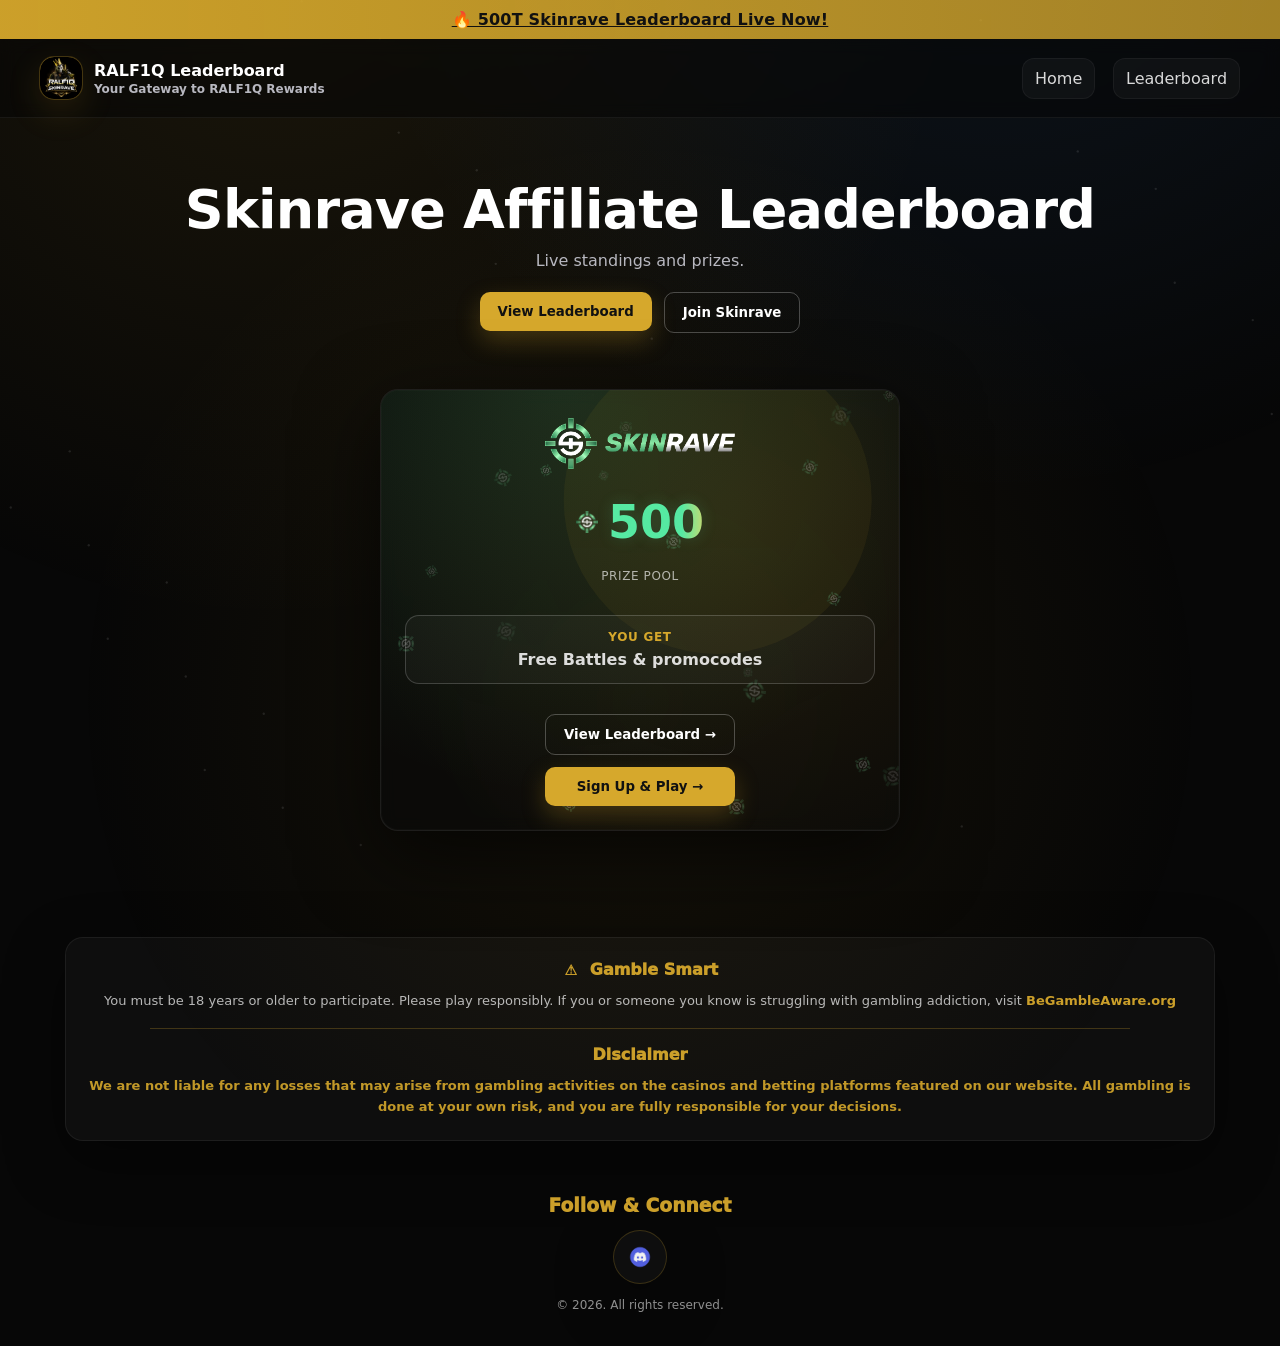
==== index.html @ 6274aab9 "Add files via upload" ====
<!DOCTYPE html>
<html lang="en">
<head>
  <meta charset="utf-8" />
  <meta name="viewport" content="width=device-width,initial-scale=1" />
  <title>Ralf1q</title>

  <link rel="icon" href="/assets/images/logo.png">
  <!-- Use absolute paths (best for Cloudflare + Live Server from project root) -->
  <link rel="stylesheet" href="/assets/css/style.css">
</head>

<body>
  <!-- site status redirect (live / maintenance / launchingsoon) -->
  <script type="module">
    import { enforceSiteStatus } from "/assets/js/siteStatus.js";
    enforceSiteStatus();
  </script>

  <div class="bg-vignette"></div>
  <canvas id="fxCanvas"></canvas>

  <!-- Announcement bar (config-driven, supports link) -->
  <div id="announcement" class="announcement"></div>

  <!-- NAVBAR -->
  <div class="navbar">
    <div class="container navbar-inner">
      <div class="brand">
        <!-- Logo badge -->
        <div class="brand-badge brand-badge--img">
          <img src="/assets/images/logo.png" alt="RALF1Q logo">
        </div>

        <div>
          <div id="siteName">RALF1Q Rewards</div>
          <div class="small">Your Gateway to RALF1Q Rewards</div>
        </div>
      </div>

      <div class="navlinks">
        <a class="nav-pill" href="/">Home</a>
        <a class="nav-pill" href="/leaderboard/">Leaderboard</a>
      </div>
    </div>
  </div>

  <!-- HERO -->
  <div class="container hero">
    <h1>Skinrave Affiliate Leaderboard</h1>
    <p>Live standings and prizes.</p>

    <div class="cta">
      <a href="/leaderboard/"><button>View Leaderboard</button></a>

      <a href="https://skinrave.gg/en?r=ralf1q" target="_blank" rel="noopener">
        <button class="btn-outline">Join Skinrave</button>
      </a>
    </div>

    <!-- Prize Card -->
    <div class="home-grid">
      <div class="prize-card">
        <!-- floating token particles behind the card -->
        <canvas class="token-canvas" id="tokenCanvas"></canvas>

        <div class="prize-card-inner">
          <div class="prize-logo">
            <img src="/assets/images/skinrave.png" alt="Skinrave">
          </div>

          <div class="prize-pool">
            <img src="/assets/images/token.png" alt="token">
            <span class="shimmer">500</span>
          </div>

          <div class="prize-sub">PRIZE POOL</div>

          <div class="you-get">
            <div class="you-get-title">YOU GET</div>
            <div class="you-get-text">Free Battles &amp; promocodes</div>
          </div>

          <div class="prize-actions">
            <a href="/leaderboard/">
              <button class="btn-outline">View Leaderboard →</button>
            </a>

            <a href="https://skinrave.gg/en?r=ralf1q" target="_blank" rel="noopener">
              <button class="btn-gold">Sign Up &amp; Play →</button>
            </a>
          </div>
        </div>
      </div>
    </div>
  </div>

<!-- FOOTER (with disclaimer) -->
<div class="footer-block">
  <div class="footer-title"><span class="warn">⚠️</span> Gamble Smart</div>

  <div class="footer-text">
    You must be 18 years or older to participate. Please play responsibly.
    If you or someone you know is struggling with gambling addiction, visit
    <a href="https://www.gambleaware.org/" target="_blank" rel="noopener">BeGambleAware.org</a>
  </div>

  <div class="footer-divider"></div>

  <div class="footer-title" style="margin-top:2px">Disclaimer</div>
  <div class="footer-text" style="color:rgba(214,168,44,.90);font-weight:800">
    We are not liable for any losses that may arise from gambling activities on the casinos and betting
    platforms featured on our website. All gambling is done at your own risk, and you are fully responsible
    for your decisions.
  </div>
</div>

<div class="follow-connect">
  <h3>Follow &amp; Connect</h3>

  <a class="discord-circle" href="https://discord.gg/QFcvckkK52" target="_blank" rel="noopener">
    <img src="/assets/images/discord.png" alt="discord">
  </a>

  <div class="copy">© 2026. All rights reserved.</div>
</div>

  <!-- Home logic (announcement + seasonal mode) -->
  <script type="module" src="/assets/js/home.js"></script>

  <!-- Token particles behind prize card -->
  <script type="module">
    import { startTokenParticles } from "/assets/js/tokenParticles.js";
    startTokenParticles("tokenCanvas", "/assets/images/token.png");
  </script>
</body>
</html>
---- assets/css/style.css ----
:root{
  --bg:#070707;
  --panel:#0f0f10;
  --panel2:#121214;
  --line:#1f1f23;
  --gold:#d6a82c;
  --text:#ffffff;
  --muted:#b8b8c0;
  --good:#3ddc84;
  --bad:#ff5d5d;
  --shadow: 0 18px 60px rgba(0,0,0,.55);
}

*{margin:0;padding:0;box-sizing:border-box;font-family:Inter,system-ui,Segoe UI,Roboto,Arial,sans-serif;}
body{background:var(--bg);color:var(--text);overflow-x:hidden;min-height:100vh;}
a{color:inherit;text-decoration:none}
button{cursor:pointer;border:none;border-radius:10px;padding:12px 18px;font-weight:700;background:var(--gold);color:#111;box-shadow:0 10px 25px rgba(214,168,44,.25);transition:.25s}
button:hover{transform:translateY(-1px);filter:brightness(1.03)}
.container{max-width:1200px;margin:0 auto;padding:0 24px}

/* Announcement */
.announcement{display:none;background:linear-gradient(90deg, rgba(214,168,44,.95), rgba(214,168,44,.75));color:#111;padding:10px 14px;text-align:center;font-weight:800;letter-spacing:.2px}
.announcement a{color:#111;text-decoration:underline}

/* Navbar */
.navbar{position:sticky;top:0;z-index:50;backdrop-filter: blur(8px);background:rgba(7,7,7,.55);border-bottom:1px solid rgba(255,255,255,.06)}
.navbar-inner{display:flex;align-items:center;justify-content:space-between;padding:18px 0}
.brand{display:flex;align-items:center;gap:12px;font-weight:900}
.brand-badge{width:42px;height:42px;border-radius:12px;background:radial-gradient(circle at 30% 20%, rgba(214,168,44,.9), rgba(214,168,44,.1));box-shadow:0 0 0 1px rgba(214,168,44,.25), 0 12px 35px rgba(214,168,44,.15);display:grid;place-items:center}
.brand-badge span{font-weight:1000;color:#111}
.navlinks{display:flex;align-items:center;gap:18px}
.navlinks a{opacity:.85}
.navlinks a:hover{opacity:1}
.nav-pill{padding:10px 12px;border-radius:12px;background:rgba(255,255,255,.04);border:1px solid rgba(255,255,255,.06)}

/* Background vignette */
.bg-vignette{
  position:fixed;inset:-20vh -20vw;z-index:-3;
  background:
    radial-gradient(circle at 30% 10%, rgba(214,168,44,.10), transparent 40%),
    radial-gradient(circle at 70% 0%, rgba(80,160,255,.10), transparent 38%),
    radial-gradient(circle at 50% 70%, rgba(214,168,44,.08), transparent 45%);
  filter: blur(0px);
}

/* Animated particles canvas layer */
#fxCanvas{position:fixed;inset:0;z-index:-2;pointer-events:none}

/* HERO (Landing) */
.hero{padding:64px 0 28px;display:grid;place-items:center;text-align:center}
.hero h1{font-size:54px;line-height:1.05;letter-spacing:-.8px}
.hero p{margin-top:12px;color:var(--muted);font-size:16px}
.hero .cta{margin-top:22px;display:flex;gap:12px;flex-wrap:wrap;justify-content:center}
.hero-card{
  margin-top:34px;max-width:860px;width:100%;
  background:linear-gradient(180deg, rgba(255,255,255,.06), rgba(255,255,255,.03));
  border:1px solid rgba(255,255,255,.08);
  border-radius:18px;padding:18px 18px 14px;
  box-shadow:var(--shadow);
  overflow:hidden;position:relative;
}
.hero-card::before{
  content:"";position:absolute;inset:-120px -80px;
  background:radial-gradient(circle at 30% 30%, rgba(214,168,44,.20), transparent 50%);
  transform:rotate(8deg);
}
.hero-card-inner{position:relative;display:flex;gap:18px;align-items:center;justify-content:space-between;flex-wrap:wrap}
.mini-stat{display:flex;flex-direction:column;gap:2px;min-width:160px}
.mini-stat b{font-size:20px}
.mini-stat span{font-size:12px;color:var(--muted)}

/* Page title */
.page-title{padding:34px 0 10px;text-align:center}
.page-title h2{font-size:44px}
.page-title .sub{color:var(--muted);margin-top:10px}

/* Countdown */
.countdown{display:flex;justify-content:center;gap:14px;margin:22px 0 6px;flex-wrap:wrap}
.time-box{
  width:92px;padding:14px 12px;border-radius:14px;text-align:center;
  background:rgba(255,255,255,.04);border:1px solid rgba(255,255,255,.07);
  box-shadow:0 10px 30px rgba(0,0,0,.25);
}
.time-box .n{font-size:24px;font-weight:900}
.time-box .l{font-size:12px;color:var(--muted);margin-top:4px}

/* PODIUM */
.podium-wrap{display:grid;place-items:center;margin:30px 0 26px}
.podium{
  display:grid;
  grid-template-columns: 1fr 1fr 1fr;
  gap:18px;
  width:min(980px, 100%);
  align-items:end;
}
.podium-card{
  background:linear-gradient(180deg, rgba(255,255,255,.06), rgba(255,255,255,.02));
  border:1px solid rgba(255,255,255,.08);
  border-radius:18px;
  padding:18px 16px 14px;
  box-shadow:var(--shadow);
  position:relative;
  overflow:hidden;
  transform: translateY(0);
  transition:.25s;
}
.podium-card:hover{transform: translateY(-6px)}
.podium-card .rank-medal{
  position:absolute;top:14px;right:14px;
  width:36px;height:36px;border-radius:12px;
  display:grid;place-items:center;font-weight:1000;color:#111;
}
.medal-1{background:linear-gradient(135deg,#ffd25a,#b8830b);box-shadow:0 0 0 1px rgba(255,210,90,.35), 0 16px 40px rgba(255,210,90,.18)}
.medal-2{background:linear-gradient(135deg,#e8e8ee,#9fa3ad);box-shadow:0 0 0 1px rgba(232,232,238,.25), 0 16px 40px rgba(232,232,238,.10)}
.medal-3{background:linear-gradient(135deg,#f0a06a,#a85b2a);box-shadow:0 0 0 1px rgba(240,160,106,.25), 0 16px 40px rgba(240,160,106,.10)}

.podium-card.first{padding-top:26px}
.podium-card.second{opacity:.98}
.podium-card.third{opacity:.96}

.podium-card.first::before{
  content:"";position:absolute;inset:-120px -80px;
  background:radial-gradient(circle at 30% 30%, rgba(214,168,44,.25), transparent 55%);
  transform: rotate(12deg);
}
.gold-glow{
  position:absolute;inset:-40px -40px;pointer-events:none;
  background:radial-gradient(circle at 50% 30%, rgba(214,168,44,.23), transparent 55%);
  filter: blur(0px);
  animation: glowPulse 2.8s ease-in-out infinite alternate;
}
@keyframes glowPulse{from{opacity:.55}to{opacity:1}}

.avatar{
  width:72px;height:72px;border-radius:18px;
  overflow:hidden;display:inline-grid;place-items:center;
  border:1px solid rgba(255,255,255,.10);
  background:rgba(255,255,255,.03);
  box-shadow:0 18px 55px rgba(0,0,0,.45);
  transition:.25s;
}
.avatar img{width:100%;height:100%;object-fit:cover;display:block;transform:scale(1);transition:.25s}
.podium-card:hover .avatar{transform:translateY(-2px)}
.podium-card:hover .avatar img{transform:scale(1.06)}

.podium-name{margin-top:12px;font-weight:900;font-size:20px}
.podium-metrics{margin-top:10px;display:grid;gap:8px}
.metric{display:flex;justify-content:space-between;color:var(--muted);font-size:13px}
.metric b{color:#fff}
.prize{margin-top:12px;font-weight:1000;color:var(--gold);font-size:18px}

/* TABLE */
.table{
  margin:18px auto 30px;
  width:min(980px, 100%);
  border-radius:18px;
  overflow:hidden;
  border:1px solid rgba(255,255,255,.08);
  background:rgba(255,255,255,.03);
  box-shadow:var(--shadow);
}
.thead,.trow{
  display:grid;
  grid-template-columns: 90px 1.6fr 1fr 1fr 110px;
  align-items:center;
}
.thead{
  padding:14px 16px;
  background:rgba(255,255,255,.04);
  color:var(--muted);
  font-size:12px;
  font-weight:800;
  letter-spacing:.6px;
  text-transform:uppercase;
}
.trow{
  padding:14px 16px;
  border-top:1px solid rgba(255,255,255,.06);
  transition:.15s;
}
.trow:hover{background:rgba(255,255,255,.035)}
.rankbox{display:flex;align-items:center;gap:10px;font-weight:900}
.rankdelta{
  font-size:12px;font-weight:1000;
  display:inline-flex;align-items:center;gap:4px;
  padding:4px 8px;border-radius:999px;
  background:rgba(255,255,255,.05);
  border:1px solid rgba(255,255,255,.06);
}
.rankdelta.up{color:var(--good)}
.rankdelta.down{color:var(--bad)}
.rankdelta.same{color:var(--muted)}
.pfp{width:34px;height:34px;border-radius:12px;overflow:hidden;border:1px solid rgba(255,255,255,.10);background:rgba(255,255,255,.03)}
.pfp img{width:100%;height:100%;object-fit:cover}
.playercell{display:flex;align-items:center;gap:12px}
.playername{font-weight:900}
.small{color:var(--muted);font-size:12px;margin-top:2px}
.num{font-weight:900}
.muted{color:var(--muted)}

/* Discord */
.discord-wrap{display:flex;justify-content:center;margin:34px 0 70px}
.discord{
  width:min(420px, 92vw);
  border-radius:18px;
  overflow:hidden;
  border:1px solid rgba(255,255,255,.08);
  box-shadow:var(--shadow);
}

/* Footer */
.footer{padding:22px 0 40px;text-align:center;color:var(--muted);border-top:1px solid rgba(255,255,255,.06)}

/* 404 / maintenance / launching */
.center-page{min-height:80vh;display:grid;place-items:center;text-align:center;padding:30px}
.big{font-size:92px;letter-spacing:-2px}
.pulse{animation:pulse 1.6s ease-in-out infinite alternate}
@keyframes pulse{from{transform:scale(1);opacity:.75}to{transform:scale(1.03);opacity:1}}

/* responsive */
@media (max-width:900px){
  .podium{grid-template-columns:1fr;gap:12px}
  .thead,.trow{grid-template-columns: 80px 1.7fr 1fr 96px}
  .hide-sm{display:none}
}

.token-num{
  display:inline-flex;
  align-items:center;
  gap:6px;
}

.token-num img{
  width:16px;
  height:16px;
  object-fit:contain;
  opacity:.95;
  transform:translateY(1px);
}

@media (max-width:900px){
  .token-num img{ width:14px; height:14px; }
}

/* ---------- Home Prize Card (Skinrave style) ---------- */

.home-grid{
  display:grid;
  place-items:center;
  margin-top:26px;
}

.prize-card{
  width:min(520px, 92vw);
  background:rgba(10,10,10,.65);
  border:1px solid rgba(255,255,255,.08);
  border-radius:18px;
  box-shadow:0 22px 70px rgba(0,0,0,.55);
  padding:26px 22px 20px;
  position:relative;
  overflow:hidden;
}

.prize-card::before{
  content:"";
  position:absolute;
  inset:-140px -120px;
  background:radial-gradient(circle at 35% 20%, rgba(78,210,140,.15), transparent 55%),
             radial-gradient(circle at 60% 35%, rgba(214,168,44,.10), transparent 60%);
  transform:rotate(10deg);
}

.prize-card-inner{
  position:relative;
  display:flex;
  flex-direction:column;
  align-items:center;
  text-align:center;
  gap:14px;
}

.skinrave-logo{
  display:flex;
  align-items:center;
  gap:12px;
  font-weight:1000;
  letter-spacing:.5px;
}

.skinrave-logo .mark{
  width:42px;height:42px;border-radius:14px;
  background:rgba(62,210,135,.08);
  border:1px solid rgba(62,210,135,.20);
  display:grid;place-items:center;
}

.skinrave-logo .word{
  font-size:28px;
  color:#63f0a9;
  text-shadow:0 0 18px rgba(99,240,169,.18);
}

.pool-row{
  display:flex;
  align-items:center;
  justify-content:center;
  gap:10px;
  margin-top:2px;
}

.pool-row .pool-icon{
  width:22px;height:22px;opacity:.9;
}

.pool-row .pool-number{
  font-size:44px;
  font-weight:1000;
  color:#57eaa3;
  text-shadow:0 0 18px rgba(99,240,169,.18);
}

.pool-sub{
  margin-top:-6px;
  color:rgba(255,255,255,.70);
  font-size:12px;
  letter-spacing:.6px;
  text-transform:uppercase;
}

.you-get{
  width:100%;
  margin-top:8px;
  border:1px solid rgba(255,255,255,.18);
  border-radius:14px;
  padding:14px 14px;
  background:rgba(255,255,255,.03);
}

.you-get .label{
  color:rgba(214,168,44,.95);
  font-weight:900;
  font-size:12px;
  letter-spacing:.8px;
  text-transform:uppercase;
}

.you-get .text{
  margin-top:8px;
  color:rgba(255,255,255,.86);
  font-weight:700;
  font-size:14px;
}

.card-actions{
  width:100%;
  display:grid;
  gap:12px;
  margin-top:10px;
}

.btn-outline{
  width:100%;
  background:transparent;
  color:#fff;
  border:1px solid rgba(255,255,255,.22);
  box-shadow:none;
}

.btn-outline:hover{ background:rgba(255,255,255,.06); }

.btn-gold{
  width:100%;
}

/* ---------- Footer blocks like screenshot ---------- */

.footer-block{
  width:min(1150px, 94vw);
  margin:48px auto 0;
  padding:22px 18px;
  border-radius:18px;
  background:rgba(255,255,255,.03);
  border:1px solid rgba(255,255,255,.06);
  box-shadow:0 20px 60px rgba(0,0,0,.45);
  text-align:center;
}

.footer-title{
  display:flex;
  align-items:center;
  justify-content:center;
  gap:10px;
  font-weight:1000;
  color:rgba(214,168,44,.95);
  margin-bottom:12px;
}

.footer-title .warn{
  font-size:14px;
  display:inline-grid;
  place-items:center;
  width:18px;height:18px;
}

.footer-text{
  color:rgba(255,255,255,.70);
  line-height:1.6;
  font-size:13px;
}

.footer-text a{
  color:rgba(214,168,44,.95);
  text-decoration:none;
  font-weight:900;
}

.footer-divider{
  height:1px;
  background:rgba(214,168,44,.25);
  margin:16px auto;
  width:min(980px, 90%);
}

.follow-connect{
  width:min(1150px, 94vw);
  margin:30px auto 0;
  padding:24px 18px 34px;
  text-align:center;
}

.follow-connect h3{
  color:rgba(214,168,44,.95);
  font-weight:1000;
  margin-bottom:14px;
}

.discord-circle{
  width:54px;height:54px;
  margin:0 auto 14px;
  border-radius:999px;
  border:1px solid rgba(214,168,44,.22);
  background:rgba(255,255,255,.03);
  display:grid;
  place-items:center;
  box-shadow:0 20px 60px rgba(0,0,0,.45);
}

.discord-circle img{
  width:26px;height:26px;opacity:.95;
}

.copy{
  color:rgba(255,255,255,.55);
  font-size:12px;
}

/* Clean Skinrave prize card */

.prize-card{
  width:min(520px,92vw);
  margin:30px auto;
  padding:28px 24px 24px;

  background:rgba(10,10,10,.65);
  border:1px solid rgba(255,255,255,.08);
  border-radius:18px;

  box-shadow:
  0 25px 80px rgba(0,0,0,.65),
  inset 0 0 0 1px rgba(255,255,255,.02);

  backdrop-filter:blur(8px);
}

.prize-logo{
  display:flex;
  justify-content:center;
  margin-bottom:12px;
}

.prize-logo img{
  width:190px;
  height:auto;
}

.prize-pool{
  display:flex;
  align-items:center;
  justify-content:center;
  gap:10px;

  font-size:46px;
  font-weight:900;
  color:#57eaa3;

  text-shadow:0 0 16px rgba(87,234,163,.2);
}

.prize-pool img{
  width:22px;
  height:22px;
  opacity:.9;
}

.prize-sub{
  text-align:center;
  margin-top:6px;

  font-size:12px;
  letter-spacing:.6px;
  color:rgba(255,255,255,.65);
}

.you-get{
  margin-top:18px;
  border:1px solid rgba(255,255,255,.18);
  border-radius:14px;
  padding:14px;
  text-align:center;
}

.you-get-title{
  font-size:12px;
  font-weight:900;
  letter-spacing:.7px;
  color:#d6a82c;
  margin-bottom:6px;
}

.you-get-text{
  font-weight:700;
  color:rgba(255,255,255,.85);
}

.prize-actions{
  display:grid;
  gap:12px;
  margin-top:16px;
}

.prize-actions button{
  width:100%;
}

.btn-outline{
  background:transparent;
  border:1px solid rgba(255,255,255,.25);
}

.btn-outline:hover{
  background:rgba(255,255,255,.06);
}

/* --- Gold shimmer text (applies to the number) --- */
.shimmer{
  position:relative;
  display:inline-block;
  background: linear-gradient(
    90deg,
    #57eaa3 0%,
    #57eaa3 35%,
    #ffd25a 50%,
    #57eaa3 65%,
    #57eaa3 100%
  );
  -webkit-background-clip:text;
  background-clip:text;
  color:transparent;
  background-size: 220% 100%;
  animation: shimmerMove 2.6s linear infinite;
  text-shadow: 0 0 16px rgba(87,234,163,.18);
}

@keyframes shimmerMove{
  0%{ background-position: 0% 0; }
  100%{ background-position: 220% 0; }
}

/* --- Sign Up button hover glow --- */
.btn-gold{
  position:relative;
  overflow:hidden;
}

.btn-gold::before{
  content:"";
  position:absolute;
  inset:-2px;
  background: radial-gradient(circle at 50% 30%, rgba(214,168,44,.55), transparent 60%);
  opacity:0;
  transition:.25s;
  pointer-events:none;
}

.btn-gold:hover{
  transform: translateY(-1px);
  box-shadow: 0 18px 45px rgba(214,168,44,.30);
  filter: brightness(1.03);
}

.btn-gold:hover::before{
  opacity:1;
}

/* extra: subtle animated shine sweep on hover */
.btn-gold::after{
  content:"";
  position:absolute;
  top:-40%;
  left:-60%;
  width:40%;
  height:180%;
  background: linear-gradient(90deg, transparent, rgba(255,255,255,.25), transparent);
  transform: rotate(18deg);
  opacity:0;
  transition:.25s;
  pointer-events:none;
}

.btn-gold:hover::after{
  opacity:1;
  left:120%;
  transition: .65s;
}

/* Token particles canvas inside the prize card (behind content) */
.prize-card{
  position:relative;
  overflow:hidden;
}

.token-canvas{
  position:absolute;
  inset:0;
  width:100%;
  height:100%;
  z-index:0;
  pointer-events:none;
  opacity:.55;
}

.prize-card > *:not(.token-canvas){
  position:relative;
  z-index:1;
}

.logo{
display:flex;
align-items:center;
gap:12px;
}

.logo-img{
width:42px;
height:42px;
border-radius:10px;
object-fit:cover;

background:linear-gradient(135deg,#e6b94a,#a9791a);
padding:3px;

box-shadow:
0 0 12px rgba(230,185,74,.4),
inset 0 0 6px rgba(0,0,0,.6);
}

.logo-title{
font-weight:800;
font-size:16px;
}

.logo-sub{
font-size:12px;
color:rgba(255,255,255,.55);
}

.logo-img:hover{
transform:scale(1.05);
box-shadow:
0 0 18px rgba(230,185,74,.7),
inset 0 0 8px rgba(0,0,0,.7);
transition:.25s;
}

/* --- Brand badge as image (override) --- */
.brand-badge--img{
  display:grid !important;
  place-items:center !important;
  padding:0 !important;
  overflow:hidden !important;
}

.brand-badge--img img{
  width:100% !important;
  height:100% !important;
  object-fit:cover !important;
  border-radius:inherit !important;
  display:block !important;
}

/* Optional: make the badge slightly less "round" if it looks weird */
.brand-badge{
  border-radius:14px; /* was likely 999px */
}

/* =========================
   NAVBAR UPGRADES
   ========================= */

/* Logo glow animation */
.brand-badge--img img{
  filter: drop-shadow(0 0 10px rgba(214,168,44,.35));
  animation: logoGlow 2.8s ease-in-out infinite;
}

@keyframes logoGlow{
  0%,100%{
    filter: drop-shadow(0 0 10px rgba(214,168,44,.30));
    transform: translateZ(0);
  }
  50%{
    filter: drop-shadow(0 0 18px rgba(214,168,44,.55));
  }
}

/* Live pulse dot (next to Connecting / Updated / etc) */
.status-live{
  display:inline-flex;
  align-items:center;
  gap:8px;
}

.status-live::before{
  content:"";
  width:8px;
  height:8px;
  border-radius:999px;
  background:#2dff86;
  box-shadow: 0 0 10px rgba(45,255,134,.55);
  animation: livePulse 1.2s ease-in-out infinite;
}

@keyframes livePulse{
  0%{ transform:scale(1); opacity:.9; }
  50%{ transform:scale(1.6); opacity:.35; }
  100%{ transform:scale(1); opacity:.9; }
}

/* Hover glow on navbar links */
.nav-pill{
  position:relative;
  transition: transform .18s ease, box-shadow .18s ease, background .18s ease, border-color .18s ease;
  will-change: transform;
}

.nav-pill:hover{
  transform: translateY(-1px);
  border-color: rgba(214,168,44,.35);
  background: rgba(214,168,44,.08);
  box-shadow: 0 12px 30px rgba(214,168,44,.12);
}

/* optional: subtle underline sweep */
.nav-pill::after{
  content:"";
  position:absolute;
  left:12px;
  right:12px;
  bottom:6px;
  height:2px;
  border-radius:999px;
  background: linear-gradient(90deg, transparent, rgba(214,168,44,.75), transparent);
  opacity:0;
  transform: translateY(3px);
  transition: .22s ease;
}

.nav-pill:hover::after{
  opacity:.9;
  transform: translateY(0);
}
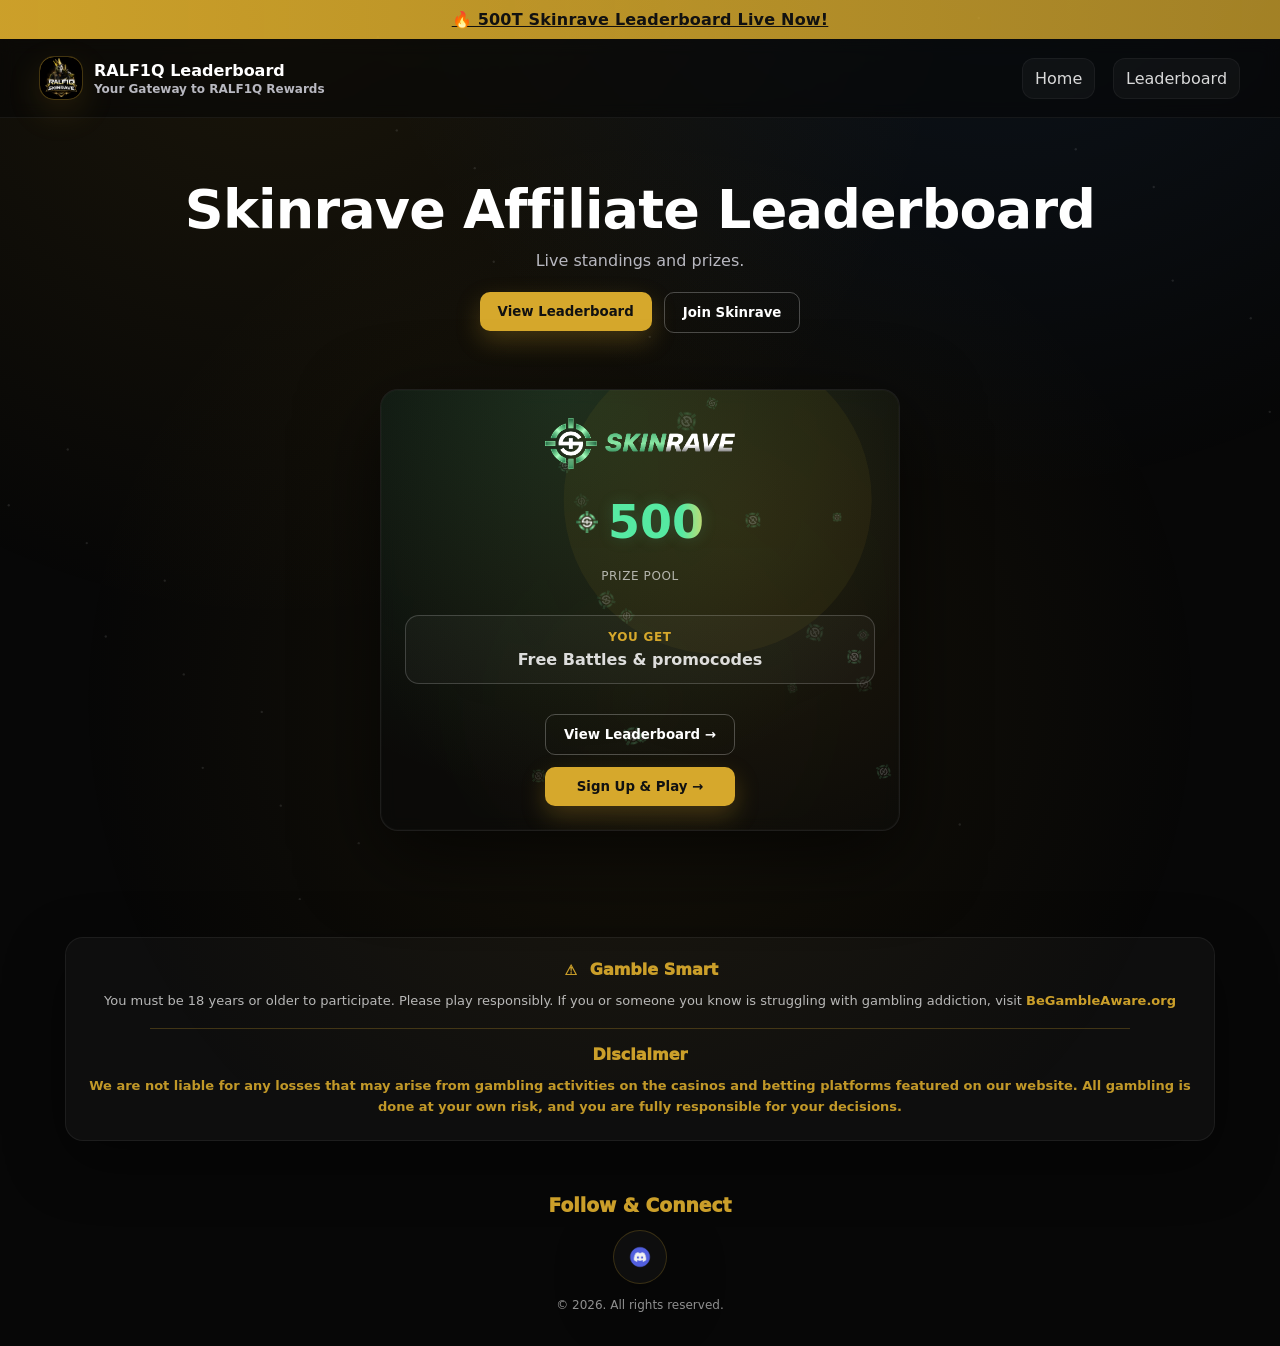
==== commit 56c2b7a5: "Update index.html" ====
--- a/index.html
+++ b/index.html
@@ -134,4 +134,6 @@
     startTokenParticles("tokenCanvas", "/assets/images/token.png");
   </script>
 </body>
-</html>+
+</html>
+
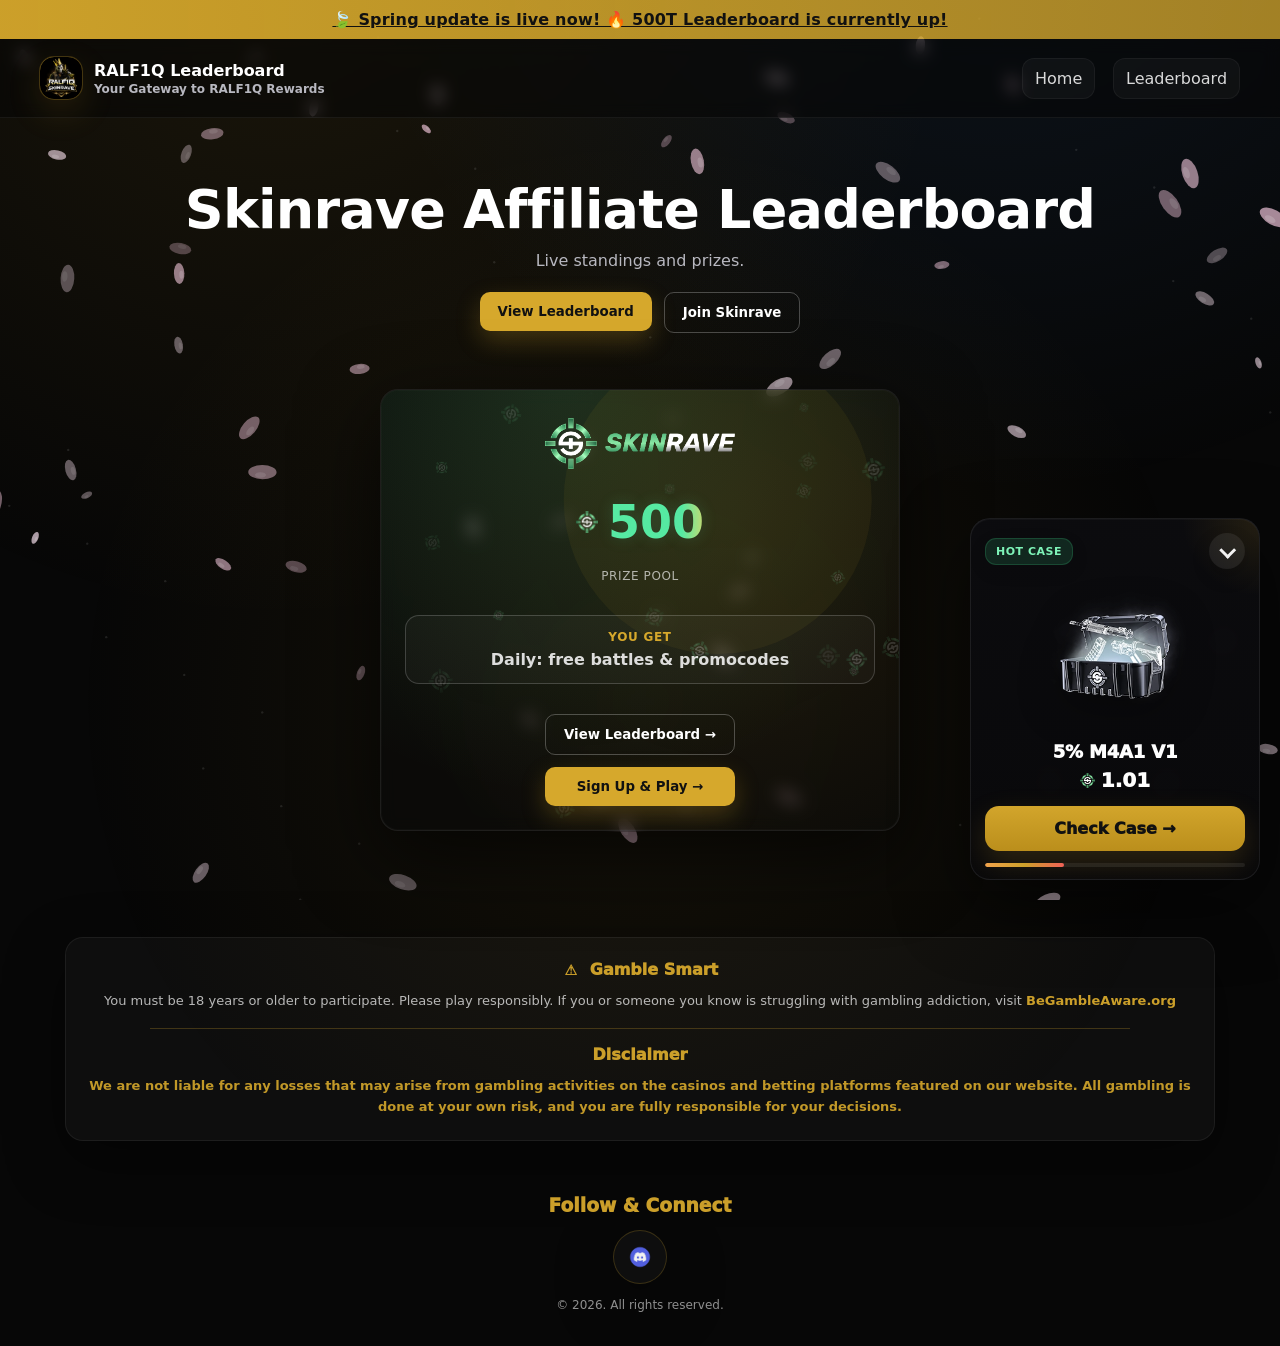
==== commit 693c0523: "Update index.html" ====
--- a/index.html
+++ b/index.html
@@ -4,14 +4,11 @@
   <meta charset="utf-8" />
   <meta name="viewport" content="width=device-width,initial-scale=1" />
   <title>Ralf1q</title>
-
+  <link rel="stylesheet" href="/assets/css/style.css">
   <link rel="icon" href="/assets/images/logo.png">
-  <!-- Use absolute paths (best for Cloudflare + Live Server from project root) -->
-  <link rel="stylesheet" href="/assets/css/style.css">
 </head>
 
 <body>
-  <!-- site status redirect (live / maintenance / launchingsoon) -->
   <script type="module">
     import { enforceSiteStatus } from "/assets/js/siteStatus.js";
     enforceSiteStatus();
@@ -20,14 +17,11 @@
   <div class="bg-vignette"></div>
   <canvas id="fxCanvas"></canvas>
 
-  <!-- Announcement bar (config-driven, supports link) -->
   <div id="announcement" class="announcement"></div>
 
-  <!-- NAVBAR -->
   <div class="navbar">
     <div class="container navbar-inner">
       <div class="brand">
-        <!-- Logo badge -->
         <div class="brand-badge brand-badge--img">
           <img src="/assets/images/logo.png" alt="RALF1Q logo">
         </div>
@@ -45,7 +39,6 @@
     </div>
   </div>
 
-  <!-- HERO -->
   <div class="container hero">
     <h1>Skinrave Affiliate Leaderboard</h1>
     <p>Live standings and prizes.</p>
@@ -58,10 +51,8 @@
       </a>
     </div>
 
-    <!-- Prize Card -->
     <div class="home-grid">
       <div class="prize-card">
-        <!-- floating token particles behind the card -->
         <canvas class="token-canvas" id="tokenCanvas"></canvas>
 
         <div class="prize-card-inner">
@@ -78,7 +69,7 @@
 
           <div class="you-get">
             <div class="you-get-title">YOU GET</div>
-            <div class="you-get-text">Free Battles &amp; promocodes</div>
+            <div class="you-get-text">Daily: free battles &amp; promocodes</div>
           </div>
 
           <div class="prize-actions">
@@ -95,45 +86,67 @@
     </div>
   </div>
 
-<!-- FOOTER (with disclaimer) -->
-<div class="footer-block">
-  <div class="footer-title"><span class="warn">⚠️</span> Gamble Smart</div>
+  <div class="footer-block">
+    <div class="footer-title"><span class="warn">⚠️</span> Gamble Smart</div>
 
-  <div class="footer-text">
-    You must be 18 years or older to participate. Please play responsibly.
-    If you or someone you know is struggling with gambling addiction, visit
-    <a href="https://www.gambleaware.org/" target="_blank" rel="noopener">BeGambleAware.org</a>
+    <div class="footer-text">
+      You must be 18 years or older to participate. Please play responsibly.
+      If you or someone you know is struggling with gambling addiction, visit
+      <a href="https://www.gambleaware.org/" target="_blank" rel="noopener">BeGambleAware.org</a>
+    </div>
+
+    <div class="footer-divider"></div>
+
+    <div class="footer-title" style="margin-top:2px">Disclaimer</div>
+    <div class="footer-text" style="color:rgba(214,168,44,.90);font-weight:800">
+      We are not liable for any losses that may arise from gambling activities on the casinos and betting
+      platforms featured on our website. All gambling is done at your own risk, and you are fully responsible
+      for your decisions.
+    </div>
   </div>
 
-  <div class="footer-divider"></div>
+  <div class="follow-connect">
+    <h3>Follow &amp; Connect</h3>
 
-  <div class="footer-title" style="margin-top:2px">Disclaimer</div>
-  <div class="footer-text" style="color:rgba(214,168,44,.90);font-weight:800">
-    We are not liable for any losses that may arise from gambling activities on the casinos and betting
-    platforms featured on our website. All gambling is done at your own risk, and you are fully responsible
-    for your decisions.
+    <a class="discord-circle" href="https://discord.com/invite/QFcvckkK52" target="_blank" rel="noopener">
+      <img src="/assets/images/discord.png" alt="discord">
+    </a>
+
+    <div class="copy">© 2026. All rights reserved.</div>
   </div>
-</div>
 
-<div class="follow-connect">
-  <h3>Follow &amp; Connect</h3>
-
-  <a class="discord-circle" href="https://discord.gg/QFcvckkK52" target="_blank" rel="noopener">
-    <img src="/assets/images/discord.png" alt="discord">
-  </a>
-
-  <div class="copy">© 2026. All rights reserved.</div>
-</div>
-
-  <!-- Home logic (announcement + seasonal mode) -->
   <script type="module" src="/assets/js/home.js"></script>
 
-  <!-- Token particles behind prize card -->
   <script type="module">
     import { startTokenParticles } from "/assets/js/tokenParticles.js";
     startTokenParticles("tokenCanvas", "/assets/images/token.png");
   </script>
+
+  <script type="module">
+    import { initCaseWidget } from "/assets/js/caseWidget.js";
+    import { loadConfig } from "/assets/js/config.js";
+
+    loadConfig().then(cfg => {
+      if (!cfg.caseWidget || cfg.caseWidget.enabled !== false) {
+        initCaseWidget({
+          rotateMs: cfg.caseWidget?.rotateMs || 4000,
+          cases: cfg.caseWidget?.cases || [
+            {
+              title: "5% M4A1 V1",
+              price: "1.01",
+              image: "/assets/images/case-5m4a1v1.png",
+              url: "https://skinrave.gg/en/cs2/case-opening/5-m4a1-v1"
+            },
+            {
+              title: "XCB",
+              price: "12.28",
+              image: "/assets/images/case-xcb.png",
+              url: "https://skinrave.gg/en/cs2/case-opening/xcb"
+            }
+          ]
+        });
+      }
+    });
+  </script>
 </body>
-
 </html>
-
--- a/assets/css/style.css
+++ b/assets/css/style.css
@@ -778,4 +778,337 @@
 .nav-pill:hover::after{
   opacity:.9;
   transform: translateY(0);
-}+}
+
+/* =========================
+   CASE POPUP WIDGET
+   ========================= */
+
+.case-widget{
+  position:fixed;
+  right:20px;
+  bottom:20px;
+  width:290px;
+  z-index:120;
+  border-radius:20px;
+  overflow:hidden;
+  background:linear-gradient(180deg, rgba(12,12,15,.94), rgba(9,9,11,.96));
+  border:1px solid rgba(255,255,255,.08);
+  box-shadow:
+    0 24px 70px rgba(0,0,0,.50),
+    inset 0 1px 0 rgba(255,255,255,.03);
+  backdrop-filter:blur(12px);
+  transform:translateY(20px) scale(.98);
+  opacity:0;
+  pointer-events:none;
+  transition:
+    opacity .35s ease,
+    transform .35s ease,
+    width .28s ease,
+    border-radius .28s ease;
+}
+
+.case-widget.show{
+  opacity:1;
+  transform:translateY(0) scale(1);
+  pointer-events:auto;
+}
+
+.case-widget.collapsed{
+  width:200px;
+  border-radius:16px;
+}
+
+.case-widget::before{
+  content:"";
+  position:absolute;
+  inset:-80px -80px auto auto;
+  width:160px;
+  height:160px;
+  background:radial-gradient(circle, rgba(214,168,44,.12), transparent 68%);
+  pointer-events:none;
+}
+
+.case-widget-inner{
+  position:relative;
+  padding:14px 14px 12px;
+}
+
+.case-widget-header{
+  display:flex;
+  align-items:center;
+  justify-content:space-between;
+  gap:10px;
+  min-height:34px;
+}
+
+.case-widget-body{
+  transition:opacity .22s ease, transform .22s ease;
+}
+
+.case-widget.fade-out .case-widget-body{
+  opacity:0;
+  transform:translateY(6px);
+}
+
+/* badge */
+.case-widget-badge,
+.case-widget-mini-badge{
+  font-size:11px;
+  font-weight:900;
+  letter-spacing:.5px;
+  padding:7px 10px;
+  border-radius:11px;
+  border:1px solid var(--case-badge-border, rgba(62,210,135,.20));
+  background:var(--case-badge-bg, rgba(62,210,135,.14));
+  color:var(--case-badge-color, #7ef3b8);
+  box-shadow:0 6px 18px rgba(0,0,0,.10);
+  line-height:1;
+  white-space:nowrap;
+}
+
+.case-widget-mini-badge{
+  padding:6px 8px;
+  font-size:10px;
+  width:max-content;
+}
+
+/* arrow toggle */
+.case-widget-toggle{
+  width:36px;
+  height:36px;
+  min-width:36px;
+  min-height:36px;
+  padding:0;
+  border:none;
+  border-radius:999px;
+  background:rgba(255,255,255,.07);
+  display:flex;
+  align-items:center;
+  justify-content:center;
+  cursor:pointer;
+  transition:transform .18s ease, background .18s ease, box-shadow .18s ease;
+  box-shadow:0 8px 18px rgba(0,0,0,.18);
+}
+
+.case-widget-toggle:hover{
+  background:rgba(255,255,255,.13);
+  box-shadow:0 10px 22px rgba(0,0,0,.24);
+  transform:translateY(-1px);
+}
+
+.case-widget-toggle-icon{
+  width:12px;
+  height:12px;
+  display:block;
+  border-right:3px solid #fff;
+  border-bottom:3px solid #fff;
+  transition:transform .22s ease;
+  opacity:.95;
+}
+
+.case-widget:not(.collapsed) .case-widget-toggle-icon{
+  transform:rotate(45deg) translateY(-1px);
+}
+
+.case-widget.collapsed .case-widget-toggle-icon{
+  transform:rotate(-45deg);
+}
+
+/* body */
+.case-widget-media{
+  display:flex;
+  justify-content:center;
+  align-items:center;
+  min-height:158px;
+  margin-top:8px;
+}
+
+.case-widget-media img{
+  width:158px;
+  max-width:100%;
+  height:auto;
+  display:block;
+  filter:drop-shadow(0 10px 22px rgba(0,0,0,.35));
+  transition:transform .28s ease, opacity .28s ease;
+}
+
+.case-widget:hover .case-widget-media img{
+  transform:translateY(-2px) scale(1.015);
+}
+
+.case-widget-title{
+  margin-top:6px;
+  text-align:center;
+  font-size:18px;
+  font-weight:1000;
+  color:#fff;
+  letter-spacing:-.2px;
+}
+
+.case-widget-price{
+  margin-top:6px;
+  display:flex;
+  align-items:center;
+  justify-content:center;
+  gap:6px;
+  color:#fff;
+  font-weight:1000;
+  font-size:20px;
+}
+
+.case-widget-price img{
+  width:15px;
+  height:15px;
+  object-fit:contain;
+}
+
+.case-widget-actions{
+  margin-top:14px;
+  display:grid;
+  gap:10px;
+}
+
+.case-widget-btn{
+  width:100%;
+  display:inline-flex;
+  align-items:center;
+  justify-content:center;
+  gap:8px;
+  text-decoration:none;
+  border-radius:14px;
+  padding:13px 14px;
+  font-weight:1000;
+  transition:.2s ease;
+}
+
+.case-widget-btn.primary{
+  background:linear-gradient(180deg, rgba(214,168,44,.98), rgba(190,145,28,.98));
+  color:#111;
+  box-shadow:0 12px 30px rgba(214,168,44,.18);
+}
+
+.case-widget-btn.primary:hover{
+  transform:translateY(-1px);
+  box-shadow:0 16px 38px rgba(214,168,44,.26);
+}
+
+.case-widget-progress{
+  margin-top:12px;
+  height:4px;
+  border-radius:999px;
+  background:rgba(255,255,255,.08);
+  overflow:hidden;
+}
+
+.case-widget-progress-bar{
+  width:0%;
+  height:100%;
+  background:linear-gradient(90deg, rgba(255,170,80,.95), rgba(214,168,44,.95), rgba(255,95,95,.95));
+  border-radius:999px;
+}
+
+/* collapsed layout */
+.case-widget-collapsed-label{
+  display:none;
+  align-items:center;
+  justify-content:space-between;
+  gap:10px;
+  min-width:0;
+  flex:1;
+}
+
+.case-widget.collapsed .case-widget-inner{
+  padding:12px 14px;
+}
+
+.case-widget.collapsed .case-widget-body{
+  display:none;
+}
+
+.case-widget.collapsed .case-widget-header{
+  min-height:auto;
+  align-items:center;
+  gap:10px;
+}
+
+.case-widget.collapsed .case-widget-badge{
+  display:none;
+}
+
+.case-widget.collapsed .case-widget-collapsed-label{
+  display:flex;
+}
+
+.case-widget-mini-left{
+  display:flex;
+  align-items:center;
+  gap:10px;
+  min-width:0;
+  flex:1;
+}
+
+.case-widget-mini-title{
+  display:flex;
+  align-items:flex-start;
+  gap:8px;
+  min-width:0;
+}
+
+.case-widget-mini-title img{
+  width:20px;
+  height:20px;
+  min-width:20px;
+  object-fit:contain;
+  border-radius:6px;
+  margin-top:1px;
+}
+
+.case-widget-mini-text{
+  display:flex;
+  flex-direction:column;
+  gap:6px;
+  min-width:0;
+}
+
+.case-widget-mini-text span{
+  display:block;
+  line-height:1.1;
+  word-break:break-word;
+  color:#fff;
+  font-weight:900;
+  font-size:14px;
+}
+
+.case-widget.collapsed .case-widget-toggle{
+  margin-left:auto;
+}
+
+/* mobile */
+@media (max-width:700px){
+  .case-widget{
+    width:248px;
+    right:14px;
+    bottom:14px;
+  }
+
+  .case-widget.collapsed{
+    width:185px;
+  }
+
+  .case-widget-media{
+    min-height:132px;
+  }
+
+  .case-widget-media img{
+    width:132px;
+  }
+
+  .case-widget-title{
+    font-size:17px;
+  }
+
+  .case-widget-price{
+    font-size:18px;
+  }
+}
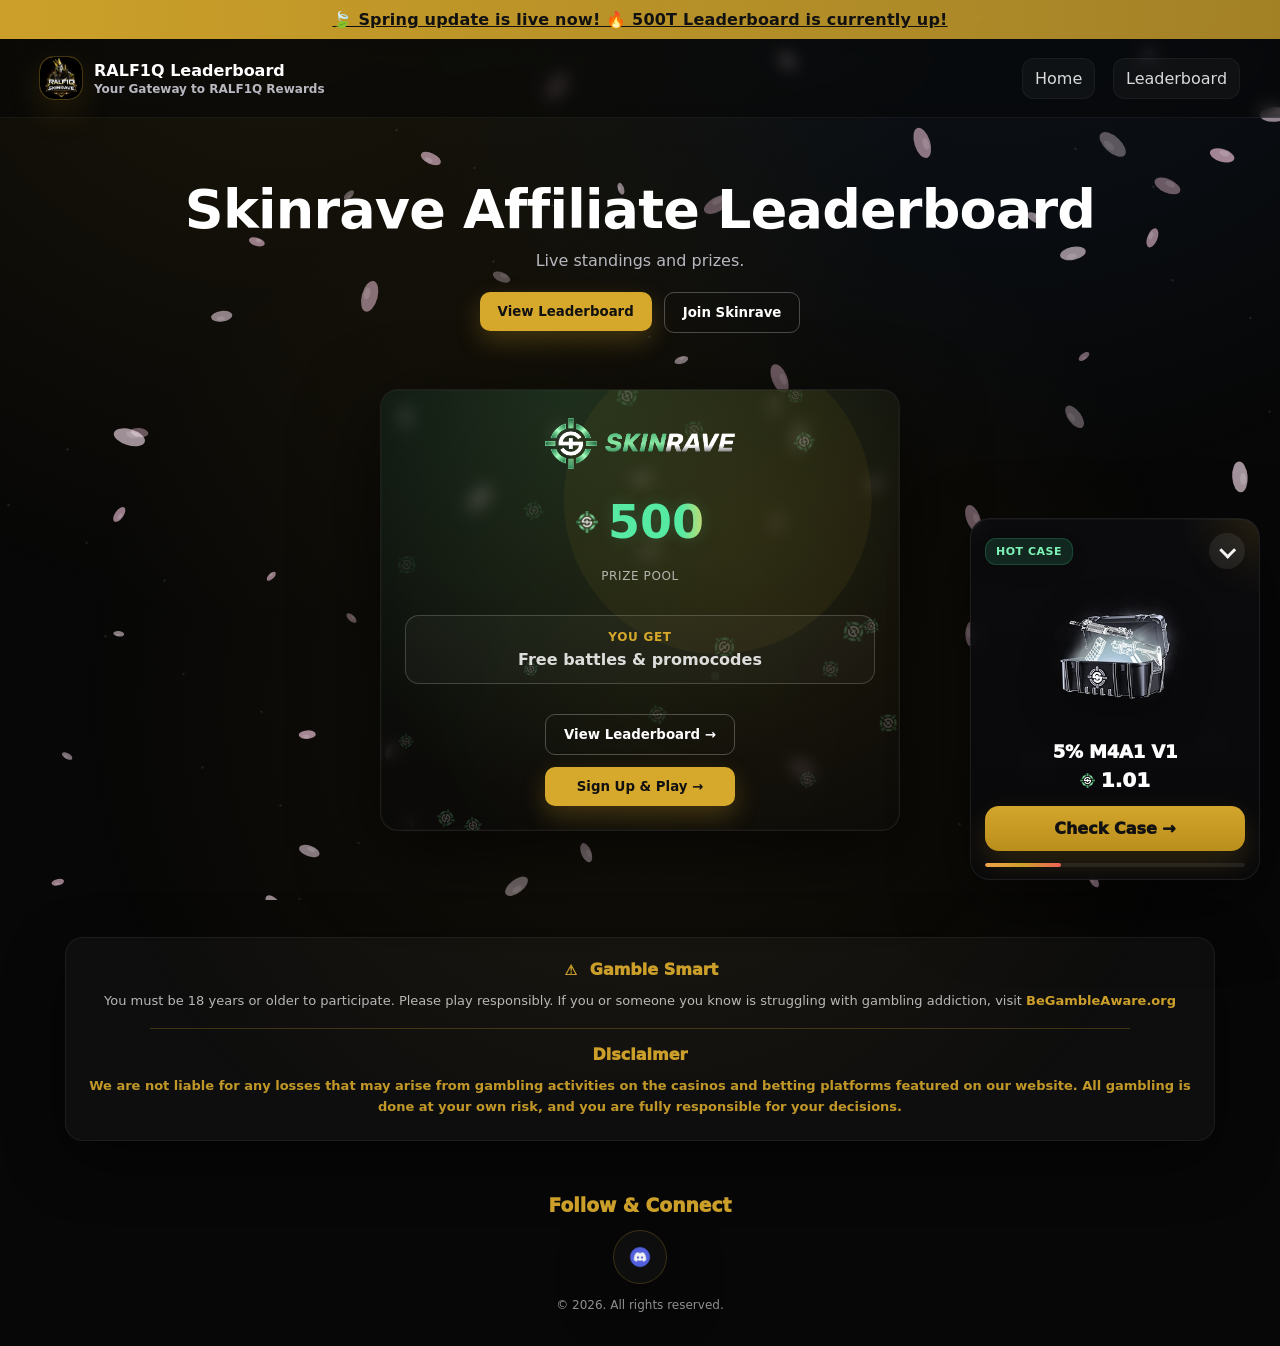
==== commit e299cc00: "Update index.html" ====
--- a/index.html
+++ b/index.html
@@ -69,7 +69,7 @@
 
           <div class="you-get">
             <div class="you-get-title">YOU GET</div>
-            <div class="you-get-text">Daily: free battles &amp; promocodes</div>
+            <div class="you-get-text">Free battles &amp; promocodes</div>
           </div>
 
           <div class="prize-actions">
@@ -150,3 +150,4 @@
   </script>
 </body>
 </html>
+
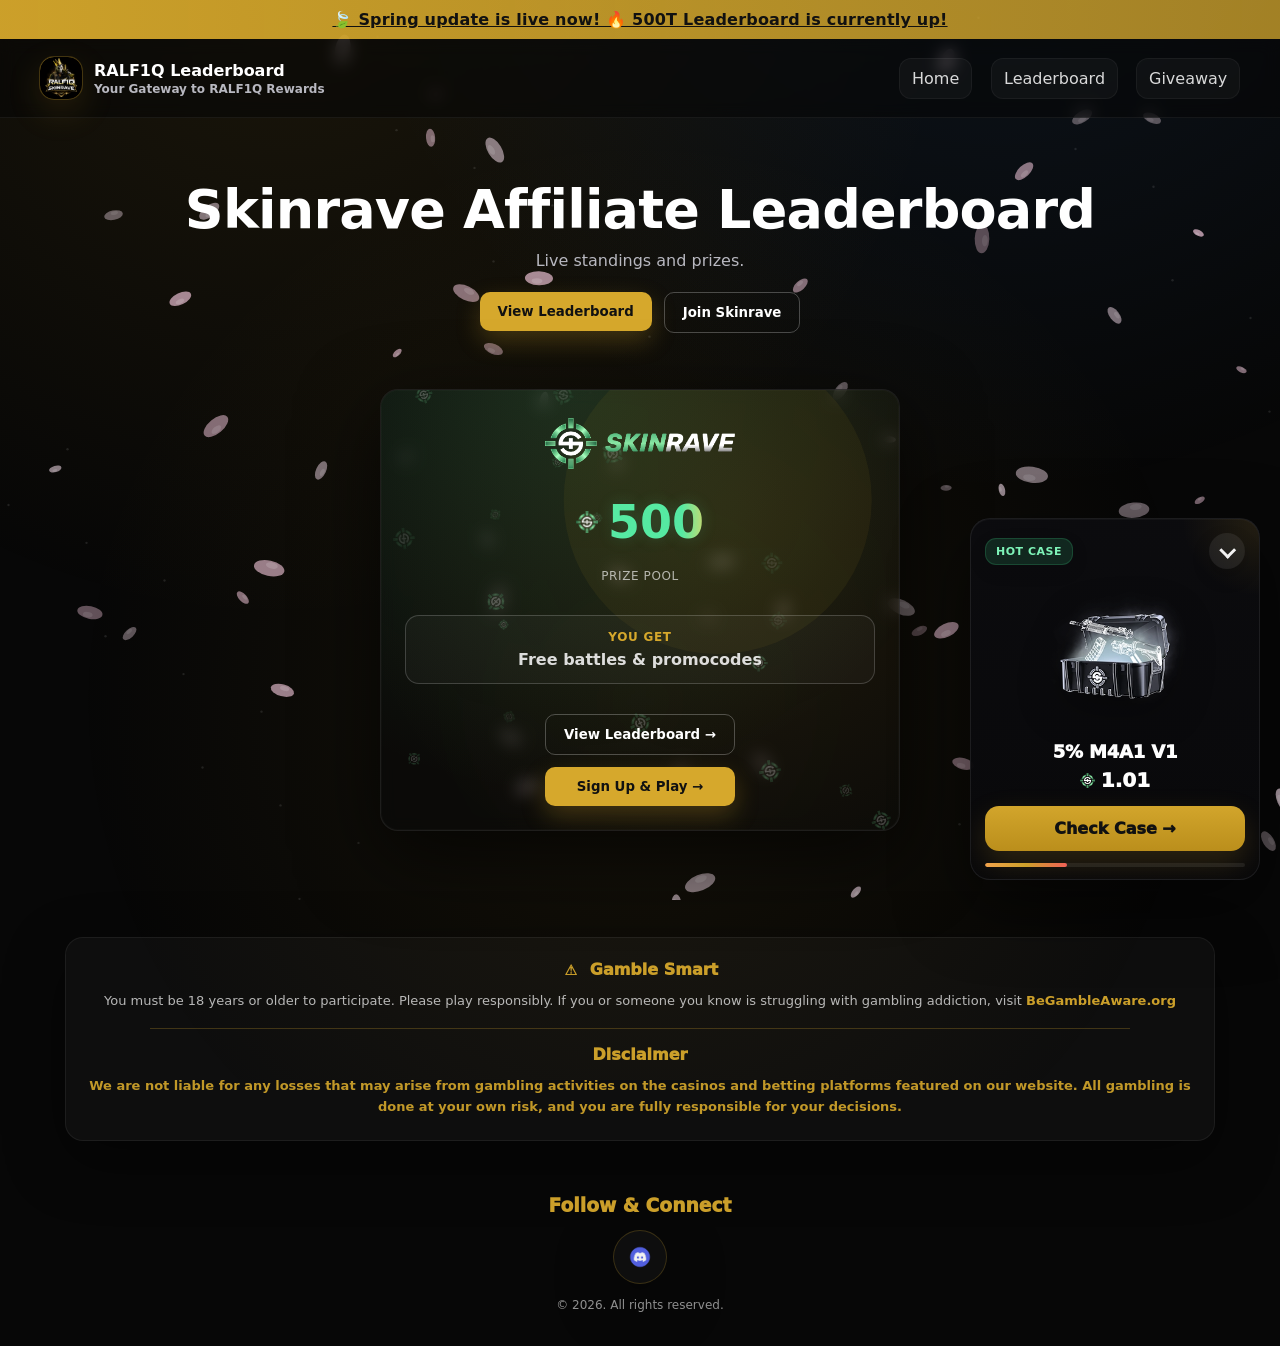
==== commit 11e88274: "Update index.html" ====
--- a/index.html
+++ b/index.html
@@ -35,6 +35,7 @@
       <div class="navlinks">
         <a class="nav-pill" href="/">Home</a>
         <a class="nav-pill" href="/leaderboard/">Leaderboard</a>
+        <a class="nav-pill" href="/giveaway/">Giveaway</a>
       </div>
     </div>
   </div>
@@ -151,3 +152,4 @@
 </body>
 </html>
 
+
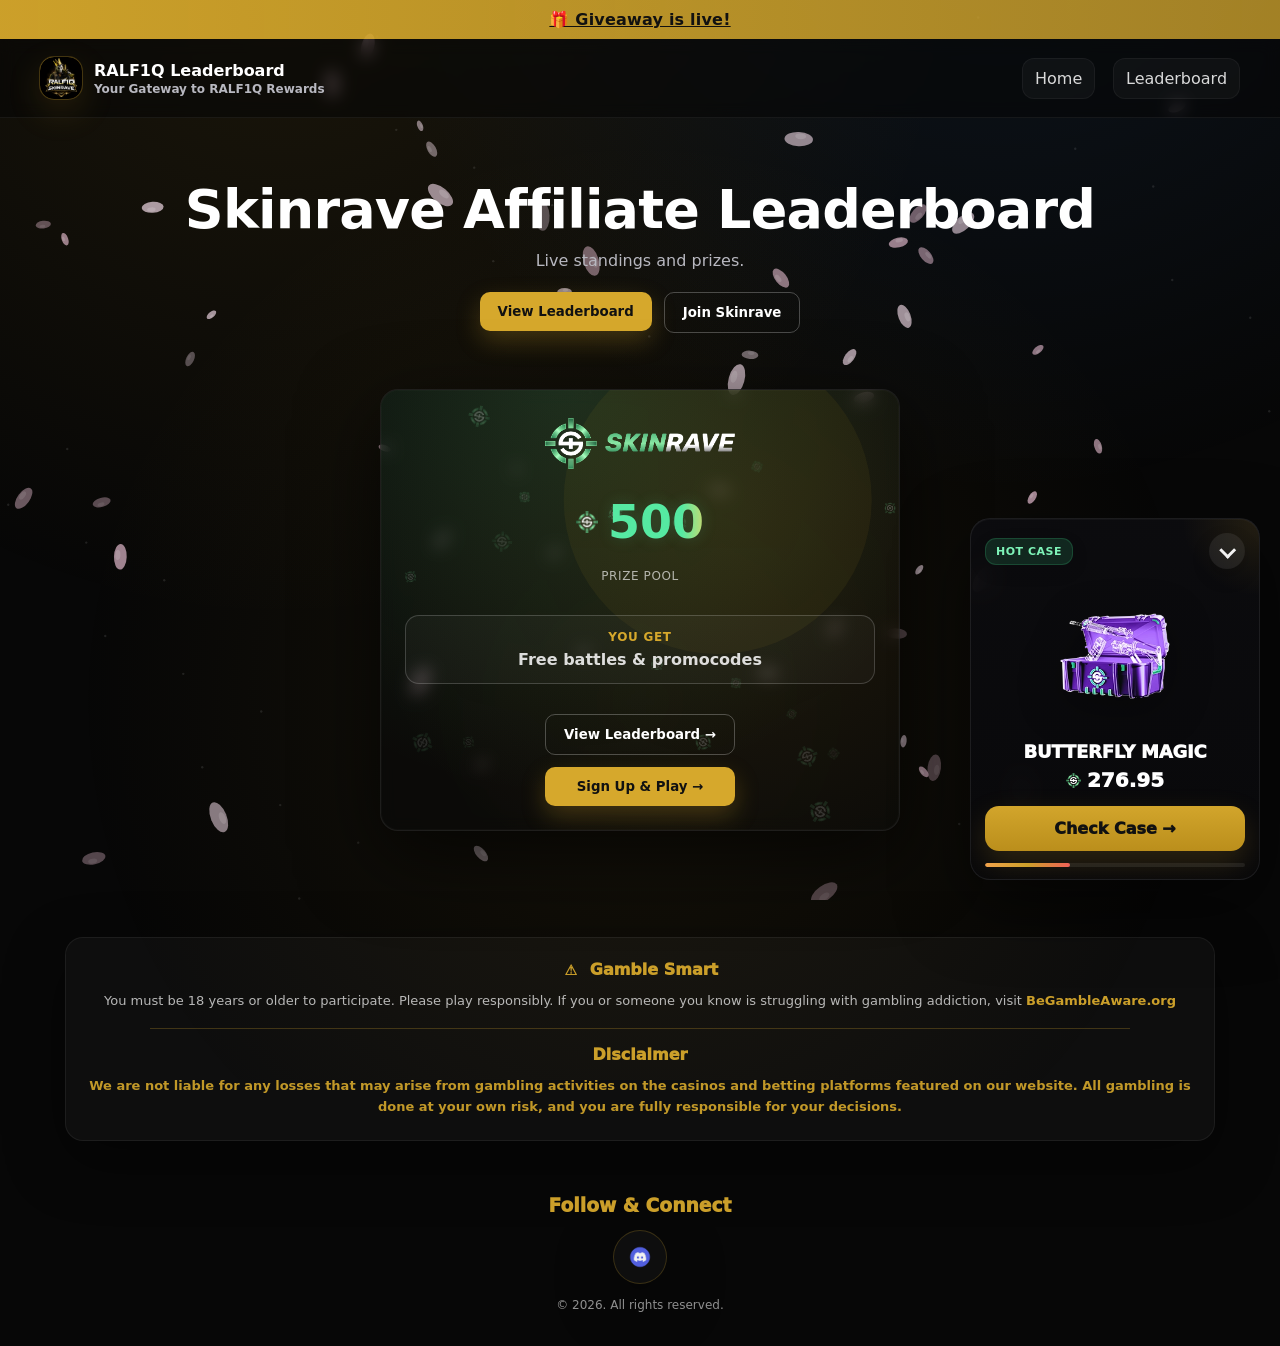
==== commit 45232d0e: "Update index.html" ====
--- a/index.html
+++ b/index.html
@@ -35,7 +35,6 @@
       <div class="navlinks">
         <a class="nav-pill" href="/">Home</a>
         <a class="nav-pill" href="/leaderboard/">Leaderboard</a>
-        <a class="nav-pill" href="/giveaway/">Giveaway</a>
       </div>
     </div>
   </div>
@@ -153,3 +152,4 @@
 </html>
 
 
+
--- a/assets/css/style.css
+++ b/assets/css/style.css
@@ -1112,3 +1112,882 @@
     font-size:18px;
   }
 }
+
+/* =========================
+   PROFILE PAGE
+   ========================= */
+
+.profile-page-wrap{
+  padding-top:34px;
+  padding-bottom:40px;
+}
+
+/* CARD */
+
+.profile-skinrave-card{
+  width:100%;
+  min-height:210px;
+  border-radius:20px;
+
+  background:
+    radial-gradient(circle at 10% 0%, rgba(113,172,255,.16), transparent 22%),
+    radial-gradient(circle at 72% 10%, rgba(137,79,255,.08), transparent 18%),
+    radial-gradient(circle at 86% 30%, rgba(62,210,135,.08), transparent 18%),
+    linear-gradient(135deg, rgba(24,30,52,.96), rgba(20,18,34,.96));
+
+  border:1px solid rgba(255,255,255,.06);
+  box-shadow:0 22px 70px rgba(0,0,0,.42);
+
+  display:grid;
+  grid-template-columns:380px 1fr;
+
+  gap:20px;
+  padding:22px;
+
+  overflow:hidden;
+  position:relative;
+}
+
+/* subtle particle dots */
+
+.profile-skinrave-card::after{
+  content:"";
+  position:absolute;
+  inset:0;
+
+  background-image:
+    radial-gradient(circle, rgba(95,165,255,.75) 0 1.6px, transparent 1.7px),
+    radial-gradient(circle, rgba(162,107,255,.65) 0 1.4px, transparent 1.5px),
+    radial-gradient(circle, rgba(62,210,135,.55) 0 1.4px, transparent 1.5px);
+
+  background-size:190px 120px,240px 140px,280px 160px;
+  background-position:20px 10px,60% 18%,78% 34%;
+
+  opacity:.35;
+  pointer-events:none;
+}
+
+.profile-skinrave-left,
+.profile-skinrave-right{
+  position:relative;
+  z-index:1;
+}
+
+/* LEFT SIDE */
+
+.profile-skinrave-left{
+  display:flex;
+  gap:22px;
+  align-items:flex-start;
+
+  padding-right:12px;
+  border-right:1px solid rgba(255,255,255,.10);
+}
+
+/* AVATAR */
+
+.profile-avatar-shell{
+  position:relative;
+  width:116px;
+  min-width:116px;
+  height:128px;
+
+  display:flex;
+  align-items:flex-start;
+  justify-content:center;
+  padding-top:6px;
+}
+
+.profile-avatar-main{
+  width:104px;
+  height:104px;
+
+  object-fit:cover;
+  display:block;
+
+  background:#111;
+
+  border:2px solid rgba(84,175,255,.95);
+
+  box-shadow:
+    0 0 0 3px rgba(0,0,0,.22),
+    0 0 24px rgba(63,145,255,.22);
+
+  clip-path:polygon(
+    22% 0,
+    78% 0,
+    100% 20%,
+    100% 80%,
+    78% 100%,
+    22% 100%,
+    0 80%,
+    0 20%
+  );
+}
+
+.profile-level-hex{
+  position:absolute;
+  left:50%;
+  bottom:0;
+
+  transform:translateX(-50%);
+
+  width:58px;
+  height:42px;
+
+  display:flex;
+  align-items:center;
+  justify-content:center;
+
+  font-size:18px;
+  font-weight:1000;
+
+  color:#0e1626;
+
+  background:linear-gradient(180deg,#8ed3ff,#3e82e6);
+
+  clip-path:polygon(50% 100%,0 72%,0 0,100% 0,100% 72%);
+
+  box-shadow:
+    0 10px 24px rgba(61,122,225,.32),
+    inset 0 1px 0 rgba(255,255,255,.35);
+
+  z-index:2;
+}
+
+/* USER INFO */
+
+.profile-main-info{
+  flex:1;
+  min-width:0;
+  padding-top:4px;
+}
+
+.profile-name-row{
+  display:flex;
+  align-items:flex-start;
+  justify-content:space-between;
+}
+
+.profile-name-row h1{
+  margin:0;
+
+  font-size:20px;
+  font-weight:1000;
+
+  letter-spacing:-.4px;
+  color:#fff;
+}
+
+/* ID */
+
+.profile-id-row{
+  margin-top:8px;
+
+  display:flex;
+  align-items:center;
+  gap:8px;
+
+  color:rgba(255,255,255,.78);
+  font-size:14px;
+}
+
+.profile-id-row b{
+  color:#fff;
+}
+
+.profile-copy-btn{
+  width:22px;
+  height:22px;
+
+  border:none;
+  background:transparent;
+
+  color:rgba(255,255,255,.65);
+
+  cursor:pointer;
+  font-size:15px;
+  line-height:1;
+
+  padding:0;
+}
+
+.profile-copy-btn:hover{
+  color:#fff;
+}
+
+/* BALANCE */
+
+.profile-balance-strip{
+  margin-top:14px;
+
+  min-height:52px;
+
+  display:flex;
+  align-items:center;
+  justify-content:flex-start;
+
+  gap:12px;
+
+  border-top:1px solid rgba(255,255,255,.08);
+  border-bottom:1px solid rgba(255,255,255,.08);
+
+  padding:10px 0;
+}
+
+.profile-balance-left{
+  display:flex;
+  align-items:center;
+  gap:10px;
+
+  color:#fff;
+  font-size:18px;
+  font-weight:1000;
+}
+
+.profile-balance-left img{
+  width:18px;
+  height:18px;
+}
+
+/* LEVEL TEXT */
+
+.profile-levels-line{
+  margin-top:14px;
+
+  display:flex;
+  justify-content:space-between;
+  align-items:center;
+
+  color:#dff0ff;
+
+  font-size:15px;
+  font-weight:1000;
+}
+
+/* XP BAR */
+
+.profile-xp-bar{
+  margin-top:6px;
+
+  width:100%;
+  height:9px;
+
+  border-radius:999px;
+  background:rgba(255,255,255,.10);
+
+  overflow:hidden;
+}
+
+.profile-xp-bar-fill{
+  height:100%;
+  width:50%;
+
+  border-radius:999px;
+
+  background:linear-gradient(90deg,#6dbdff,#d3efff);
+
+  box-shadow:0 0 18px rgba(121,197,255,.18);
+}
+
+/* XP TEXT */
+
+.profile-xp-note{
+  margin-top:10px;
+
+  display:flex;
+  align-items:center;
+  justify-content:center;
+
+  gap:6px;
+
+  color:rgba(255,255,255,.78);
+  font-size:14px;
+}
+
+.profile-xp-pill{
+  display:inline-flex;
+
+  align-items:center;
+  justify-content:center;
+
+  min-width:20px;
+  height:20px;
+
+  padding:0 6px;
+
+  border-radius:999px;
+
+  background:rgba(255,255,255,.08);
+
+  color:#d7dbe5;
+
+  font-size:10px;
+  font-weight:1000;
+}
+
+/* RIGHT SIDE STATS */
+
+.profile-skinrave-right{
+  display:grid;
+  grid-template-columns:repeat(4,1fr);
+  align-items:stretch;
+}
+
+.profile-stat-block{
+  display:flex;
+  flex-direction:column;
+
+  align-items:center;
+  justify-content:center;
+
+  text-align:center;
+
+  padding:10px 20px;
+}
+
+.profile-stat-block + .profile-stat-block{
+  border-left:1px solid rgba(255,255,255,.10);
+}
+
+.profile-stat-block img{
+  width:72px;
+  height:72px;
+
+  object-fit:contain;
+
+  margin-bottom:10px;
+
+  filter:drop-shadow(0 10px 18px rgba(0,0,0,.28));
+}
+
+.profile-stat-value{
+  font-size:16px;
+  font-weight:1000;
+
+  line-height:1.15;
+  color:#fff;
+}
+
+.profile-stat-label{
+  margin-top:6px;
+
+  font-size:14px;
+  font-weight:900;
+}
+
+/* STAT COLORS */
+
+.profile-stat-block.games .profile-stat-value,
+.profile-stat-block.games .profile-stat-label{
+  color:#8b74ff;
+}
+
+.profile-stat-block.case .profile-stat-value,
+.profile-stat-block.case .profile-stat-label{
+  color:#8ac2ff;
+}
+
+.profile-stat-block.win .profile-stat-value,
+.profile-stat-block.win .profile-stat-label{
+  color:#7ef3b8;
+}
+
+.profile-stat-block.drop .profile-stat-value,
+.profile-stat-block.drop .profile-stat-label{
+  color:#ff6df7;
+}
+
+/* TOKEN VALUE */
+
+.profile-token-value{
+  display:inline-flex;
+  align-items:center;
+  gap:6px;
+}
+
+.profile-token-value img{
+  width:16px;
+  height:16px;
+}
+
+/* RESPONSIVE */
+
+@media (max-width:1040px){
+
+  .profile-skinrave-card{
+    grid-template-columns:1fr;
+  }
+
+  .profile-skinrave-left{
+    border-right:none;
+    padding-right:0;
+
+    border-bottom:1px solid rgba(255,255,255,.10);
+    padding-bottom:18px;
+  }
+
+  .profile-skinrave-right{
+    grid-template-columns:repeat(2,1fr);
+  }
+
+}
+
+@media (max-width:680px){
+
+  .profile-skinrave-left{
+    flex-direction:column;
+    align-items:center;
+    text-align:center;
+  }
+
+  .profile-main-info{
+    width:100%;
+  }
+
+  .profile-skinrave-right{
+    grid-template-columns:1fr;
+  }
+
+}
+
+/* =========================
+   GIVEAWAY PAGE
+   ========================= */
+
+.giveaway-page-wrap{
+  padding-top:34px;
+  padding-bottom:40px;
+}
+
+.giveaway-hero-card,
+.giveaway-entries-card{
+  border-radius:22px;
+  background:
+    radial-gradient(circle at 12% 0%, rgba(214,168,44,.16), transparent 24%),
+    radial-gradient(circle at 78% 14%, rgba(255,210,90,.10), transparent 18%),
+    radial-gradient(circle at 82% 36%, rgba(214,168,44,.08), transparent 22%),
+    linear-gradient(135deg, rgba(20,18,14,.96), rgba(18,18,22,.96));
+  border:1px solid rgba(214,168,44,.12);
+  box-shadow:
+    0 24px 70px rgba(0,0,0,.45),
+    inset 0 1px 0 rgba(255,255,255,.03);
+  padding:26px;
+  position:relative;
+  overflow:hidden;
+}
+
+.giveaway-hero-card::before,
+.giveaway-entries-card::before{
+  content:"";
+  position:absolute;
+  inset:-120px -100px;
+  background:
+    radial-gradient(circle at 26% 18%, rgba(214,168,44,.12), transparent 28%),
+    radial-gradient(circle at 78% 30%, rgba(255,220,120,.08), transparent 24%);
+  pointer-events:none;
+}
+
+.giveaway-hero-card::after{
+  content:"";
+  position:absolute;
+  inset:0;
+  background-image:
+    radial-gradient(circle, rgba(214,168,44,.55) 0 1.4px, transparent 1.5px),
+    radial-gradient(circle, rgba(255,255,255,.35) 0 1.2px, transparent 1.3px);
+  background-size: 220px 150px, 280px 180px;
+  background-position: 30px 20px, 70% 26%;
+  opacity:.22;
+  pointer-events:none;
+}
+
+.giveaway-hero-top,
+.giveaway-section-head{
+  position:relative;
+  z-index:1;
+}
+
+.giveaway-hero-top{
+  display:flex;
+  justify-content:space-between;
+  align-items:flex-start;
+  gap:22px;
+}
+
+.giveaway-kicker{
+  display:inline-flex;
+  align-items:center;
+  gap:8px;
+  padding:8px 12px;
+  border-radius:999px;
+  background:rgba(214,168,44,.14);
+  border:1px solid rgba(214,168,44,.22);
+  color:#ffd97a;
+  font-size:12px;
+  font-weight:1000;
+  letter-spacing:.7px;
+  text-transform:uppercase;
+  box-shadow:0 10px 26px rgba(214,168,44,.10);
+}
+
+.giveaway-kicker::before{
+  content:"";
+  width:8px;
+  height:8px;
+  border-radius:999px;
+  background:#ffd97a;
+  box-shadow:0 0 14px rgba(255,217,122,.55);
+  animation: giveawayPulse 1.5s ease-in-out infinite;
+}
+
+@keyframes giveawayPulse{
+  0%,100%{ transform:scale(1); opacity:1; }
+  50%{ transform:scale(1.6); opacity:.45; }
+}
+
+.giveaway-hero-top h1{
+  margin:14px 0 8px;
+  font-size:42px;
+  line-height:1.05;
+  letter-spacing:-1px;
+  color:#fff;
+}
+
+.giveaway-hero-top p{
+  margin:0;
+  color:rgba(255,255,255,.76);
+  font-size:16px;
+  line-height:1.6;
+  max-width:720px;
+}
+
+.giveaway-join-btn{
+  position:relative;
+  border:none;
+  border-radius:16px;
+  padding:15px 22px;
+  background:linear-gradient(180deg, rgba(214,168,44,.98), rgba(190,145,28,.98));
+  color:#111;
+  font-weight:1000;
+  font-size:15px;
+  cursor:pointer;
+  box-shadow:0 14px 34px rgba(214,168,44,.22);
+  transition:transform .2s ease, box-shadow .2s ease, filter .2s ease;
+  overflow:hidden;
+}
+
+.giveaway-join-btn:hover{
+  transform:translateY(-2px);
+  box-shadow:0 18px 42px rgba(214,168,44,.30);
+  filter:brightness(1.03);
+}
+
+.giveaway-join-btn::after{
+  content:"";
+  position:absolute;
+  top:-40%;
+  left:-60%;
+  width:40%;
+  height:180%;
+  background:linear-gradient(90deg, transparent, rgba(255,255,255,.22), transparent);
+  transform:rotate(16deg);
+  opacity:0;
+  pointer-events:none;
+}
+
+.giveaway-join-btn:hover::after{
+  left:120%;
+  opacity:1;
+  transition:.7s;
+}
+
+.giveaway-info-line{
+  margin-top:18px;
+  display:flex;
+  align-items:center;
+  gap:12px;
+  color:rgba(255,255,255,.78);
+  background:rgba(255,255,255,.03);
+  border:1px solid rgba(214,168,44,.12);
+  border-radius:16px;
+  padding:14px 16px;
+  position:relative;
+  z-index:1;
+}
+
+.giveaway-info-badge{
+  width:26px;
+  height:26px;
+  min-width:26px;
+  display:inline-flex;
+  align-items:center;
+  justify-content:center;
+  border-radius:999px;
+  background:rgba(214,168,44,.14);
+  color:#ffd97a;
+  font-weight:1000;
+  border:1px solid rgba(214,168,44,.18);
+}
+
+.giveaway-countdown{
+  margin-top:22px;
+  justify-content:flex-start;
+  position:relative;
+  z-index:1;
+}
+
+.giveaway-stats-grid{
+  margin-top:22px;
+  display:grid;
+  grid-template-columns:repeat(3, 1fr);
+  gap:14px;
+  position:relative;
+  z-index:1;
+}
+
+.giveaway-stat-card{
+  padding:18px 16px;
+  border-radius:18px;
+  background:linear-gradient(180deg, rgba(255,255,255,.04), rgba(255,255,255,.025));
+  border:1px solid rgba(214,168,44,.10);
+  box-shadow:0 10px 28px rgba(0,0,0,.18);
+  transition:transform .18s ease, border-color .18s ease, box-shadow .18s ease;
+}
+
+.giveaway-stat-card:hover{
+  transform:translateY(-2px);
+  border-color:rgba(214,168,44,.20);
+  box-shadow:0 18px 34px rgba(0,0,0,.22);
+}
+
+.giveaway-stat-label{
+  font-size:12px;
+  color:rgba(255,255,255,.65);
+  text-transform:uppercase;
+  letter-spacing:.6px;
+  font-weight:900;
+}
+
+.giveaway-stat-value{
+  margin-top:10px;
+  font-size:26px;
+  line-height:1.15;
+  font-weight:1000;
+  color:#fff;
+}
+
+.giveaway-section-head{
+  display:flex;
+  justify-content:space-between;
+  align-items:flex-start;
+  gap:20px;
+}
+
+.giveaway-section-head h2{
+  margin:0;
+  font-size:30px;
+  letter-spacing:-.6px;
+}
+
+.giveaway-section-head p{
+  margin:8px 0 0;
+  color:rgba(255,255,255,.68);
+}
+
+.giveaway-entry-table{
+  margin-top:18px;
+  border-radius:18px;
+  overflow:hidden;
+  border:1px solid rgba(214,168,44,.10);
+  background:rgba(255,255,255,.02);
+  position:relative;
+  z-index:1;
+}
+
+.giveaway-entry-head,
+.giveaway-entry-row{
+  display:grid;
+  grid-template-columns:80px 1.5fr 1fr 1fr;
+  align-items:center;
+}
+
+.giveaway-entry-head{
+  background:linear-gradient(180deg, rgba(255,255,255,.05), rgba(255,255,255,.03));
+  color:rgba(255,255,255,.68);
+  font-size:12px;
+  text-transform:uppercase;
+  font-weight:1000;
+  letter-spacing:.5px;
+  padding:15px 16px;
+}
+
+.giveaway-entry-row{
+  padding:16px;
+  border-top:1px solid rgba(255,255,255,.06);
+  color:#fff;
+  font-weight:800;
+  transition:background .15s ease;
+}
+
+.giveaway-entry-row:hover{
+  background:rgba(255,255,255,.025);
+}
+
+.giveaway-user-cell{
+  word-break:break-word;
+}
+
+.giveaway-modal-backdrop{
+  position:fixed;
+  inset:0;
+  background:rgba(0,0,0,.62);
+  backdrop-filter:blur(8px);
+  display:flex;
+  align-items:center;
+  justify-content:center;
+  padding:20px;
+  opacity:0;
+  pointer-events:none;
+  transition:.24s ease;
+  z-index:200;
+}
+
+.giveaway-modal-backdrop.show{
+  opacity:1;
+  pointer-events:auto;
+}
+
+.giveaway-modal{
+  width:min(640px, 96vw);
+  border-radius:22px;
+  background:
+    radial-gradient(circle at 12% 0%, rgba(214,168,44,.14), transparent 22%),
+    linear-gradient(135deg, rgba(24,20,14,.98), rgba(20,18,28,.98));
+  border:1px solid rgba(214,168,44,.14);
+  box-shadow:0 24px 70px rgba(0,0,0,.42);
+  padding:24px;
+  position:relative;
+}
+
+.giveaway-modal-close{
+  position:absolute;
+  top:14px;
+  right:14px;
+  width:36px;
+  height:36px;
+  border:none;
+  border-radius:999px;
+  background:rgba(255,255,255,.06);
+  color:#fff;
+  font-size:18px;
+  cursor:pointer;
+}
+
+.giveaway-modal-kicker{
+  display:inline-block;
+  padding:8px 12px;
+  border-radius:999px;
+  background:rgba(214,168,44,.14);
+  border:1px solid rgba(214,168,44,.20);
+  color:#ffd97a;
+  font-size:12px;
+  font-weight:1000;
+  letter-spacing:.6px;
+  text-transform:uppercase;
+}
+
+.giveaway-modal h3{
+  margin:14px 0 0;
+  font-size:30px;
+  letter-spacing:-.6px;
+}
+
+.giveaway-steps{
+  margin-top:18px;
+  display:grid;
+  gap:14px;
+}
+
+.giveaway-step{
+  display:flex;
+  gap:12px;
+  align-items:flex-start;
+  color:rgba(255,255,255,.88);
+  line-height:1.6;
+}
+
+.giveaway-step-num{
+  width:28px;
+  height:28px;
+  min-width:28px;
+  display:flex;
+  align-items:center;
+  justify-content:center;
+  border-radius:999px;
+  background:rgba(214,168,44,.16);
+  color:#ffd97a;
+  font-weight:1000;
+  border:1px solid rgba(214,168,44,.18);
+}
+
+.giveaway-copy-row{
+  margin-top:8px;
+  display:flex;
+  align-items:center;
+  gap:10px;
+  flex-wrap:wrap;
+}
+
+.giveaway-copy-row code{
+  padding:11px 13px;
+  border-radius:12px;
+  background:rgba(255,255,255,.06);
+  color:#fff;
+  border:1px solid rgba(255,255,255,.06);
+}
+
+.giveaway-copy-btn,
+.giveaway-modal-link{
+  border:none;
+  border-radius:12px;
+  padding:10px 14px;
+  background:rgba(255,255,255,.08);
+  color:#fff;
+  text-decoration:none;
+  cursor:pointer;
+  font-weight:900;
+}
+
+.giveaway-modal-actions{
+  margin-top:18px;
+}
+
+@media (max-width:900px){
+  .giveaway-stats-grid{
+    grid-template-columns:repeat(2, 1fr);
+  }
+
+  .giveaway-hero-top{
+    flex-direction:column;
+  }
+
+  .giveaway-entry-head,
+  .giveaway-entry-row{
+    grid-template-columns:70px 1.5fr 1fr;
+  }
+
+  .giveaway-entry-head .hide-sm,
+  .giveaway-entry-row .hide-sm{
+    display:none;
+  }
+}
+
+@media (max-width:640px){
+  .giveaway-stats-grid{
+    grid-template-columns:1fr;
+  }
+
+  .giveaway-hero-top h1{
+    font-size:34px;
+  }
+}
